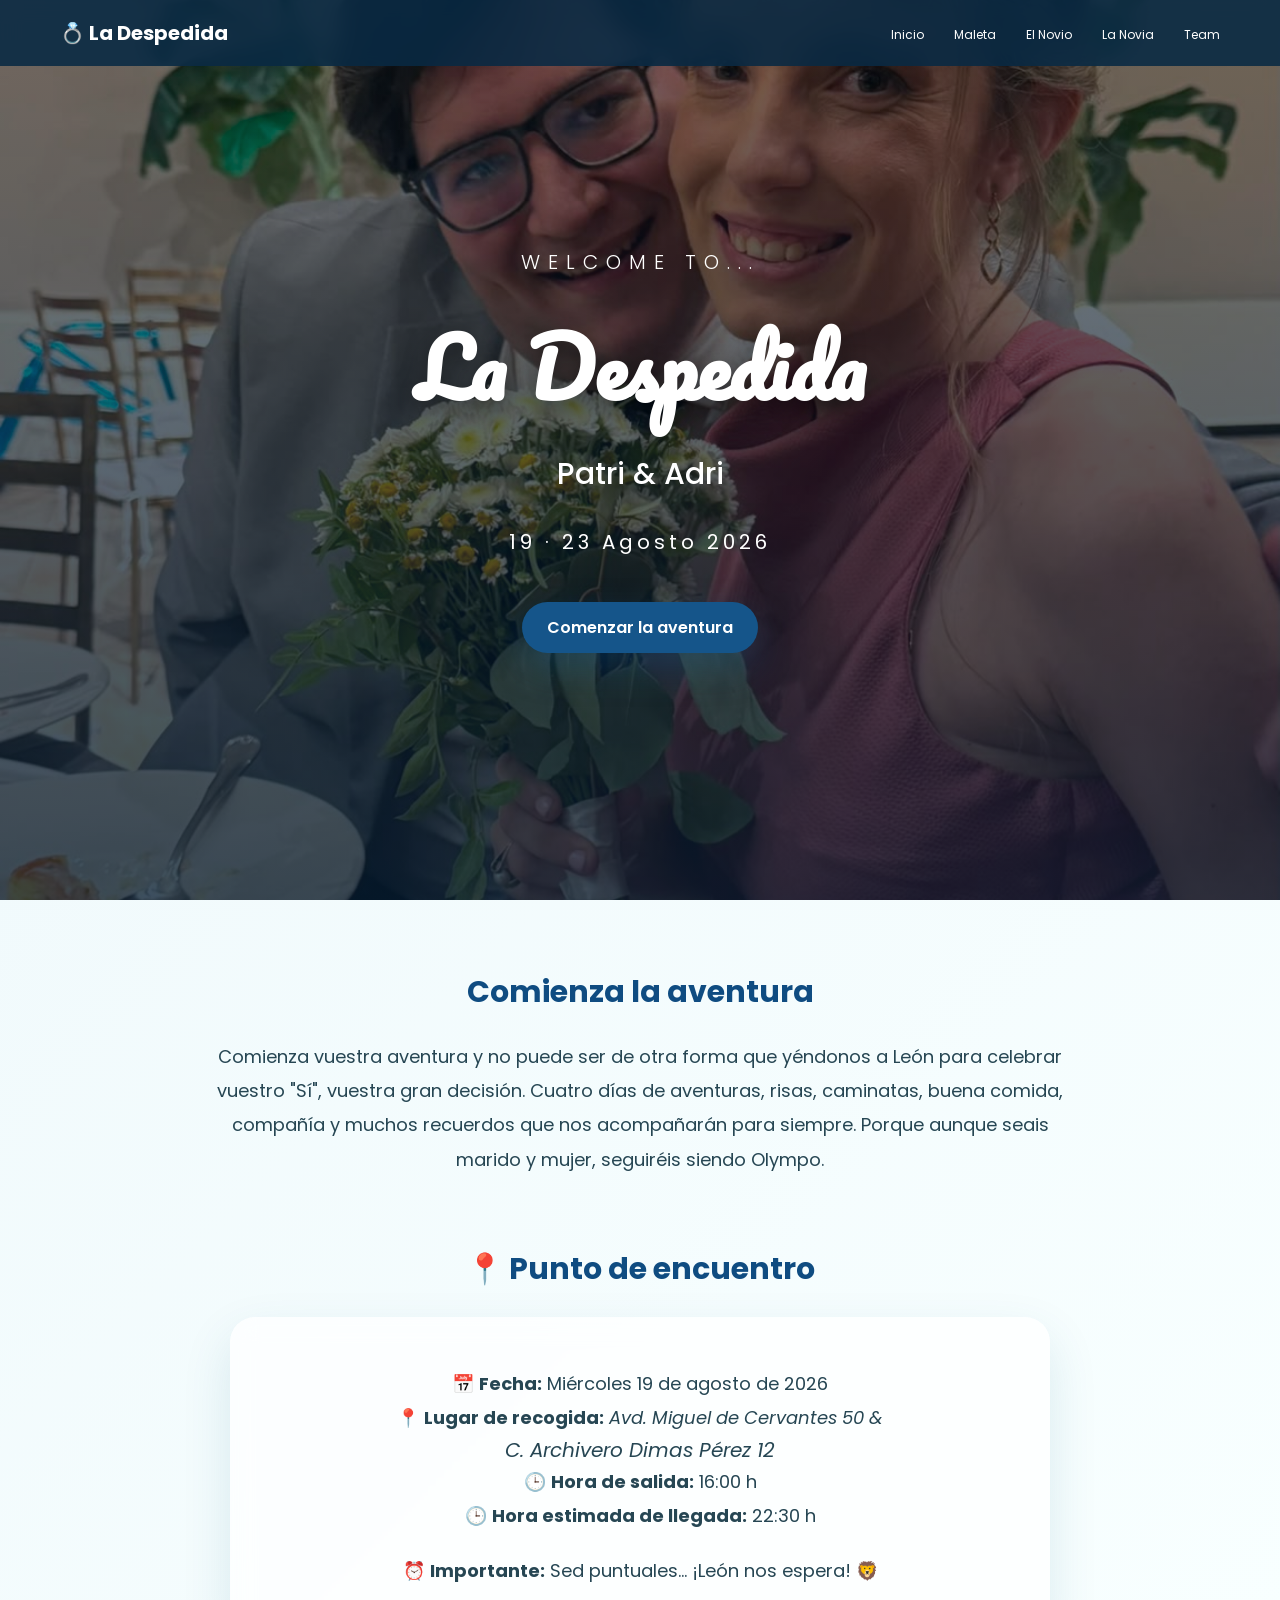
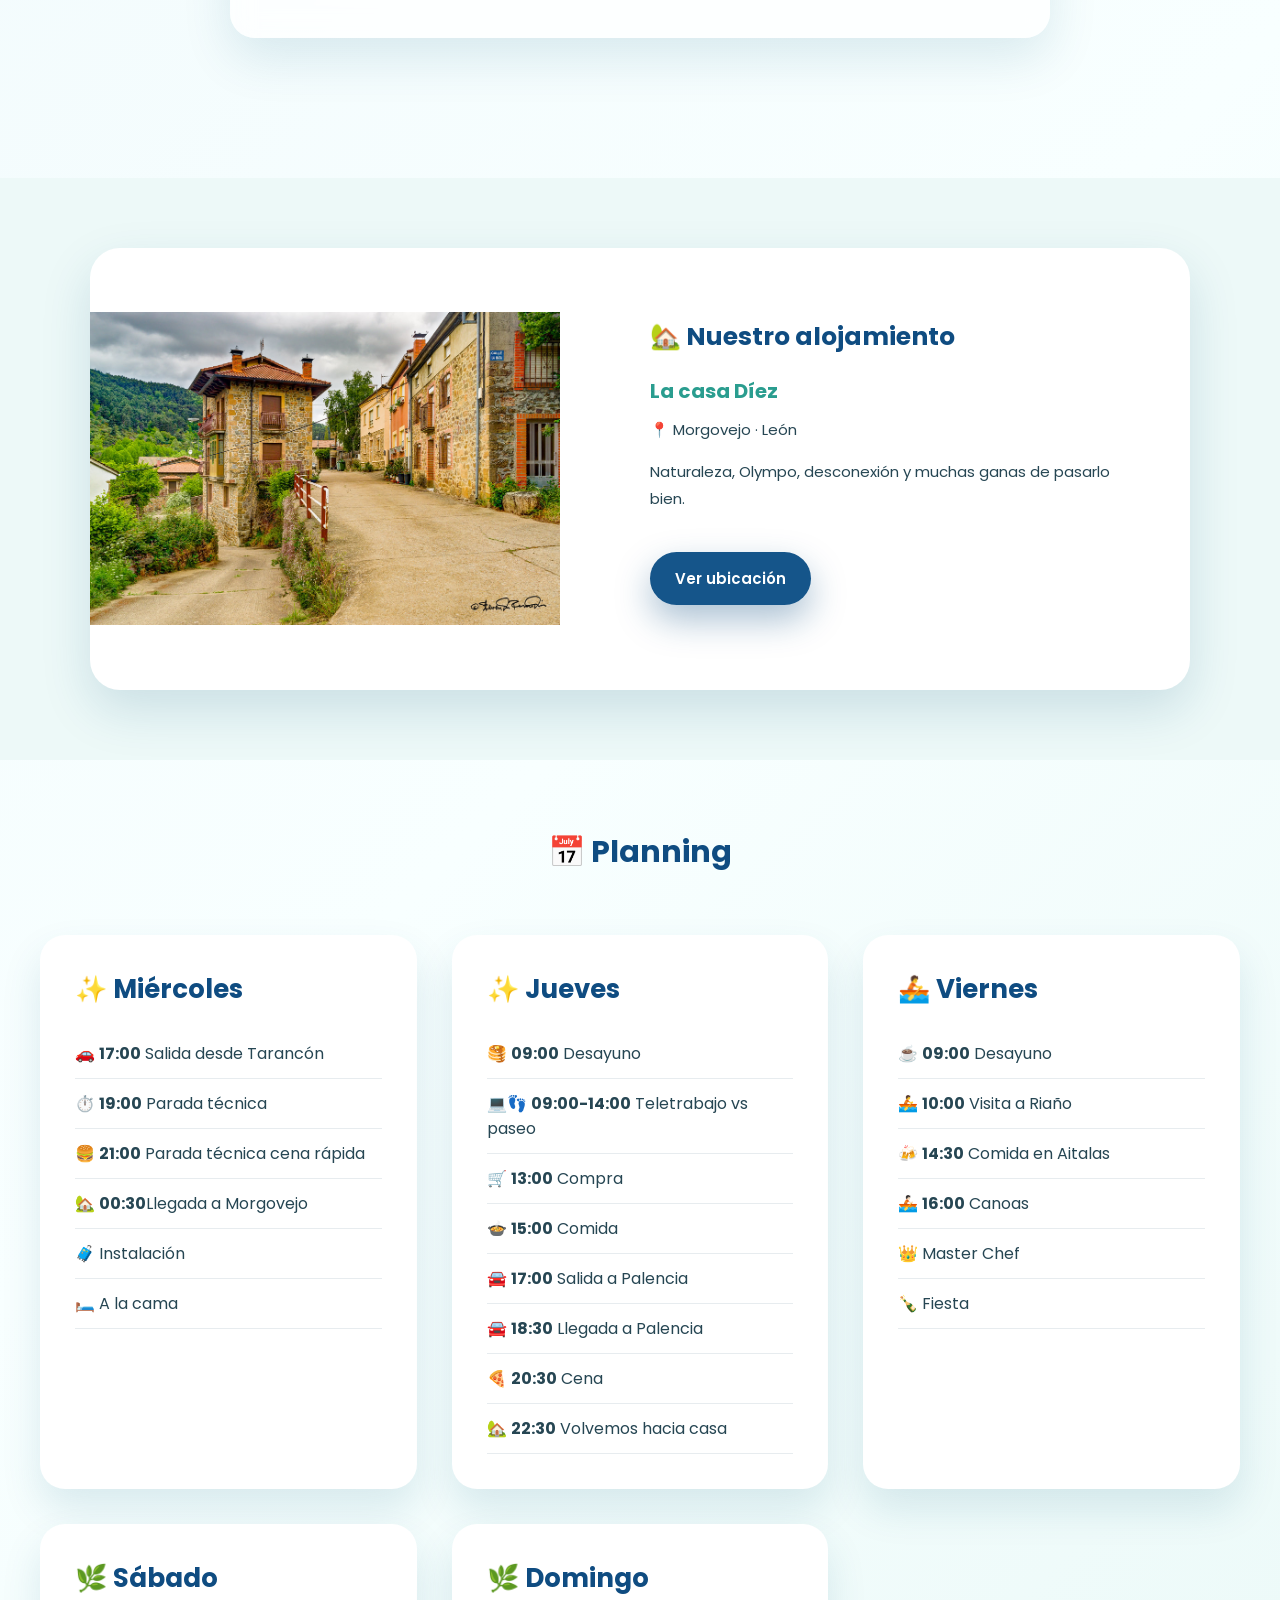
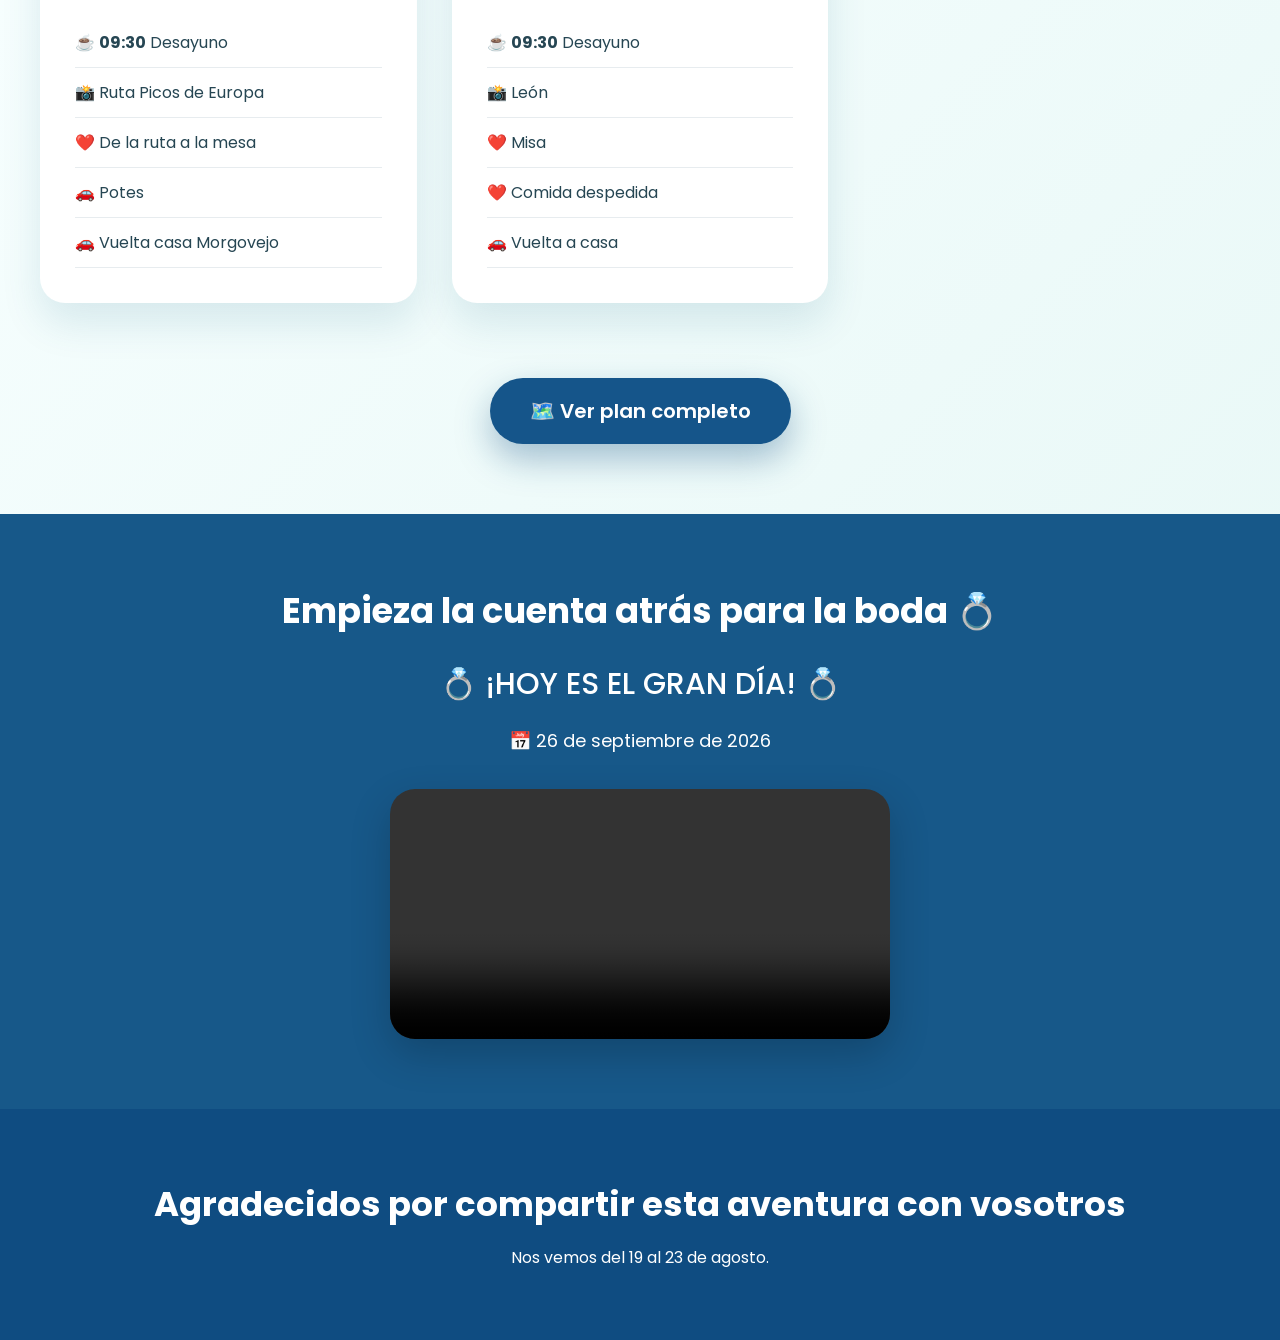
==== index.html @ 692d4d8c "Add files via upload" ====
<!DOCTYPE html>
<html lang="es">

<head>

    <meta charset="UTF-8">
    <meta name="viewport" content="width=device-width, initial-scale=1.0">

    <title>La Despedida | Patricia & Adrián</title>

    <link rel="preconnect" href="https://fonts.googleapis.com">

    <link rel="preconnect" href="https://fonts.gstatic.com" crossorigin>

    <link href="https://fonts.googleapis.com/css2?family=Pacifico&family=Poppins:wght@300;400;500;700&display=swap" rel="stylesheet">

    <link rel="stylesheet" href="style.css">

</head>

<body>

    <nav class="navbar">

    <div class="logo">
        💍 La Despedida
    </div>

    <ul>

        <li><a href="index.html">Inicio</a></li>

        <li><a href="maleta.html">Maleta</a></li>

        <li><a href="El Novio.html">El Novio</a></li>

        <li><a href="La Novia.html">La Novia</a></li>

        <li><a href="team.html">Team</a></li>

    </ul>

</nav>

<div id="confetti"></div>

<!-- ================= PORTADA ================= -->

<header class="hero">

    <img src="imagenes/patricia-portada.jpg.jpeg" class="hero-img" alt="Patricia">

    <div class="overlay"></div>

    <div class="hero-text">

        <h2> WELCOME TO... </h2>

        <h1>La Despedida</h1>

        <p>Patri & Adri</p>

        <span>19 · 23 Agosto 2026</span>

        <a href="#planning" class="boton">
            Comenzar la aventura
        </a>

    </div>

</header>

<!-- ================= PRESENTACIÓN ================= -->

<section class="intro">

<h2> Comienza la aventura </h2>

<p>

Comienza vuestra aventura y no puede ser de otra forma que yéndonos a León para celebrar vuestro "Sí", vuestra gran decisión.

Cuatro días de aventuras, risas, caminatas, buena comida, compañía

y muchos recuerdos que nos acompañarán para siempre. Porque aunque seais marido y mujer,

seguiréis siendo Olympo. 

</p>

<!-- ================= PUNTO DE ENCUENTRO ================= -->

<section class="encuentro">

    <h2>📍 Punto de encuentro</h2>

    <div class="card">

        <p>📅 <strong> Fecha:</strong> Miércoles 19 de agosto de 2026</p>

        <p>📍 <strong> Lugar de recogida:</strong> <em>Avd. Miguel de Cervantes 50 &</em></p><em>C. Archivero Dimas Pérez 12</em></p>

        <p>🕒 <strong> Hora de salida:</strong> 16:00 h</p>

        <p>🕒 <strong> Hora estimada de llegada:</strong> 22:30 h</p>

        <p style="margin-top:20px;">
            ⏰ <strong>Importante:</strong> Sed puntuales... ¡León nos espera! 🦁
        </p>

    </div>

</section>
</section>

<!-- ================= DESTINO ================= -->

<section class="destino">

 <div class="alojamiento">

        <div class="alojamiento-img">

            <img src="imagenes/morgovejo2.jpg" alt="La Casa Díez">

        </div>

        <div class="alojamiento-info">

            <h2>🏡 Nuestro alojamiento</h2>

            <h3>La casa Díez</h3>

            <p>📍 Morgovejo · León</p>

            <p>
                Naturaleza, Olympo, desconexión y muchas ganas de pasarlo bien.
            </p>

            <p style="margin-top:25px;">

                <a href="https://www.google.com/maps/@42.8469494,-4.9617802,3a,90y,56.13h,74.98t/data=!3m7!1e1!3m5!1sl_M9ERWwgo73ZzrBluMrWQ!2e0!6shttps:%2F%2Fstreetviewpixels-pa.googleapis.com%2Fv1%2Fthumbnail%3Fcb_client%3Dmaps_sv.tactile%26w%3D900%26h%3D600%26pitch%3D15.021899730401302%26panoid%3Dl_M9ERWwgo73ZzrBluMrWQ%26yaw%3D56.12624205658926!7i16384!8i8192?entry=ttu&g_ep=EgoyMDI2MDgwNC4wIKXMDSoASAFQAw%3D%3D"
                   target="_blank"
                   class="boton">

                    Ver ubicación

                </a>

            </p>

        </div>

    </div>

</section>


<!-- ================= PLANNING ================= -->

<section id="planning">

<h2 class="titulo">📅 Planning</h2>

<div class="cards">

<div class="dia">

<h3>✨ Miércoles</h3>

<ul>

<li>🚗 <strong>17:00</strong> Salida desde Tarancón</li>

<li>⏱️ <strong>19:00</strong> Parada técnica</li>

<li>🍔 <strong>21:00</strong> Parada técnica cena rápida</li>

<li>🏡 <strong>00:30</strong>Llegada a Morgovejo</li>

<li>🧳 Instalación</li>

<li>🛏️ A la cama</li>

</ul>

</div>

<div class="dia">

<h3>✨ Jueves</h3>

<ul>

<li>🥞 <strong>09:00</strong> Desayuno</li>

<li>💻👣 <strong>09:00-14:00</strong> Teletrabajo vs paseo</li>

<li>🛒 <strong>13:00</strong> Compra</li>

<li>🍲 <strong>15:00</strong> Comida</li>

<li>🚘 <strong>17:00</strong> Salida a Palencia</li>

<li>🚘 <strong>18:30</strong> Llegada a Palencia</li>

<li>🍕 <strong>20:30</strong> Cena</li>

<li>🏡 <strong>22:30</strong> Volvemos hacia casa</li>

</ul>

</div>

<div class="dia">

<h3>🚣 Viernes</h3>

<ul>

<li>☕ <strong>09:00</strong>  Desayuno</li>

<li>🚣 <strong>10:00</strong> Visita a Riaño</li>

<li>🍻 <strong>14:30</strong> Comida en Aitalas</li>

<li>🚣🏻 <strong>16:00</strong> Canoas</li>

<li>👑 Master Chef</li>

<li>🍾 Fiesta</li>

</ul>

</div>

<div class="dia">

<h3>🌿 Sábado</h3>

<ul>

<li>☕ <strong>09:30</strong> Desayuno</li>

<li>📸 Ruta Picos de Europa</li>

<li>❤️ De la ruta a la mesa</li>

<li>🚗 Potes</li>

<li>🚗 Vuelta casa Morgovejo</li>

</ul>

</div>

<div class="dia">

<h3>🌿 Domingo</h3>

<ul>

<li>☕ <strong>09:30</strong> Desayuno</li>

<li>📸 León</li>

<li>❤️ Misa</li>

<li>❤️ Comida despedida</li>

<li>🚗 Vuelta a casa</li>

</ul>

</div>

</div>

<div class="ver-plan">
    <a href="plan.html" class="boton">
        🗺️ Ver plan completo
    </a>
</div>

</section>

<!-- ================= CUENTA ATRÁS ================= -->

<section class="contador">

    <h2>
        Empieza la cuenta atrás para la boda 💍
    </h2>

    <div id="countdown">
        Calculando...
    </div>

    <p class="fecha-boda">
        📅 26 de septiembre de 2026
    </p>

    <div class="video-boda">

        <video controls autoplay muted loop playsinline>
            <source src="imagenes/lanzamientomatrimonio.mp4" type="video/mp4">
            Tu navegador no soporta vídeos.
        </video>

    </div>

</section>

<script>

function actualizarCuentaAtras() {

    // Fecha de la boda:
    // 26 de septiembre de 2026 a las 13:00
    const fechaBoda = new Date(2026, 8, 26, 13, 0, 0);

    const ahora = new Date();

    const diferencia = fechaBoda.getTime() - ahora.getTime();

    const contador = document.getElementById("countdown");

    if (diferencia <= 0) {

        contador.innerHTML =
            "💍 ¡HOY ES EL GRAN DÍA! 💍";

        return;
    }

    const dias = Math.floor(
        diferencia / (1000 * 60 * 60 * 24)
    );

    const horas = Math.floor(
        (diferencia / (1000 * 60 * 60)) % 24
    );

    const minutos = Math.floor(
        (diferencia / (1000 * 60)) % 60
    );

    const segundos = Math.floor(
        (diferencia / 1000) % 60
    );

    contador.innerHTML =
        "Faltan " +
        "<strong>" + dias + "</strong> días · " +
        "<strong>" + horas + "</strong> h · " +
        "<strong>" + minutos + "</strong> min · " +
        "<strong>" + segundos + "</strong> s";
}

actualizarCuentaAtras();

setInterval(actualizarCuentaAtras, 1000);

</script>

</section>

<!-- ================= FOTO DIVERTIDA ================= -->

<footer>

<h2>

Agradecidos por compartir esta aventura con vosotros

</h2>

<p>

Nos vemos del 19 al 23 de agosto.

</p>

</footer>

<script src="script.js"></script>

</body>

</html>
---- style.css ----
/* ==========================================================
   DESPEDIDA DE PATRICIA
   STYLE.CSS
========================================================== */

*{
    margin:0;
    padding:0;
    box-sizing:border-box;
    scroll-behavior:smooth;
}

body{

    font-family:'Poppins',sans-serif;

    background:linear-gradient(
        135deg,
        #eef8fb 0%,
        #f8ffff 50%,
        #e4f6f4 100%
    );

    color:#264653;

    overflow-x:hidden;

}

/* ==========================
   CONFETI
========================== */

#confetti{

    position:fixed;
    inset:0;
    pointer-events:none;
    z-index:999;

}

/* ==========================
   PORTADA
========================== */

.hero{

    position:relative;
    height:100vh;
    overflow:hidden;

}

.hero-img{

    width:100%;
    height:100%;
    object-fit:cover;
    filter:brightness(.55);

    animation:zoomHero 18s ease-in-out infinite alternate;

}

@keyframes zoomHero{

    from{
        transform:scale(1);
    }

    to{
        transform:scale(1.12);
    }

}

.overlay{

    position:absolute;
    inset:0;

    background:linear-gradient(

        rgba(8,38,66,.15),

        rgba(8,38,66,.60)

    );

}

.hero-text{

    position:absolute;

    top:50%;
    left:50%;

    transform:translate(-50%,-50%);

    text-align:center;

    color:white;

    width:90%;

}

.hero-text h2{

    font-size:20px;

    letter-spacing:8px;

    font-weight:300;

    margin-bottom:20px;

}

.hero-text h1{

    font-family:'Pacifico',cursive;

    font-size:80px;

    text-shadow:0 8px 25px rgba(0,0,0,.45);

}

.hero-text p{

    margin-top:15px;

    font-size:30px;

    font-weight:500;

}

.hero-text span{

    display:block;

    margin:30px 0;

    font-size:20px;

    letter-spacing:4px;

}

/* ==========================
   BOTÓN
========================== */

.boton{

    display:inline-block;

    margin-top:20px;

    padding:18px 45px;

    background:#0F4C81;

    color:white;

    border-radius:50px;

    text-decoration:none;

    font-weight:600;

    transition:.35s;

    box-shadow:0 15px 35px rgba(15,76,129,.35);

}

.boton:hover{

    background:#155d99;

    transform:translateY(-5px);

}

/* ==========================
   SECCIONES
========================== */

section{

    padding:70px 20px;

}

.intro{

    max-width:900px;

    margin:auto;

    text-align:center;

}

.intro h2{

    font-size:30px;

    color:#0F4C81;

    margin-bottom:25px;

}

.intro p{

    font-size:18px;

    line-height:1.9;

}

/* ==========================
   TARJETA DESTINO
========================== */

.destino{

    background:#edf9f8;

}

.card{

    max-width:700px;

    font-size: 20px;

    margin:auto;

    padding:30px;

    border-radius:25px;

    background:rgba(255,255,255,.75);

    backdrop-filter:blur(12px);

    box-shadow:0 20px 50px rgba(0,90,120,.12);

}

.card h2{

    color:#0F4C81;

    margin-bottom:15px;

}

.card h3{

    margin-bottom:15px;

}

/* ==========================
   PLANNING
========================== */

.titulo{

    text-align:center;

    color:#0F4C81;

    font-size:30px;

    margin-bottom:60px;

}

.cards{

    display:grid;

    grid-template-columns:repeat(auto-fit,minmax(300px,1fr));

    gap:35px;

    max-width:1200px;

    margin:auto;

}

.dia{

    background:white;

    padding:35px;

    border-radius:25px;

    transition:.4s;

    box-shadow:0 20px 40px rgba(0,90,120,.12);

}

.dia:hover{

    transform:translateY(-10px);

}

.dia h3{

    color:#0F4C81;

    margin-bottom:20px;

    font-size:26px;

}

.dia ul{

    list-style:none;

}

.dia li{

    padding:12px 0;

    border-bottom:1px solid #e7ecef;

}

/* Tarjeta especial */

.especial{

    background:linear-gradient(

        180deg,

        #d8fbff 0%,

        #ffffff 100%

    );

    border:4px solid #2EC4B6;

    position:relative;

}

.especial::before{

    content:"🌊";

    position:absolute;

    top:15px;

    right:20px;

    font-size:30px;

}

/* ==========================
   CONTADOR
========================== */

.contador{

    background:linear-gradient(

        135deg,

        #0F4C81,

        #1B6CA8

    );

    color:white;

    text-align:center;

}

.contador h2{

    font-size:40px;

}

#countdown{

    margin-top:30px;

    font-size:35px;

    font-weight:bold;

}
/* ==========================
   VÍDEO DE LA BODA
========================== */

.video-boda {
    width: 100%;
    max-width: 550px;
    margin: 35px auto 0;
}

.video-boda video {
    display: block;
    width: 100%;
    max-height: 500px;
    object-fit: contain;
    border-radius: 25px;
    box-shadow: 0 15px 40px rgba(0, 0, 0, .20);
}

/* ==========================
   CUENTA ATRÁS
========================== */

.contador {
    background: #175889;
    color: white;
    text-align: center;
    padding: 70px 20px;
}

.contador h2 {
    font-size: 35px;
    margin-bottom: 25px;
}

#countdown {
    font-size: 30px;
    font-weight: 500;
    margin: 20px 0;
}

#countdown strong {
    font-weight: 700;
}

.fecha-boda {
    font-size: 18px;
    margin-bottom: 30px;
}


/* ==========================
   VÍDEO
========================== */

.video-boda {
    width: 100%;
    max-width: 500px;
    margin: 35px auto 0;
}

.video-boda video {
    display: block;
    width: 100%;
    max-height: 450px;
    object-fit: contain;
    border-radius: 25px;
    box-shadow: 0 15px 40px rgba(0,0,0,.20);
}


/* ==========================
   MÓVIL
========================== */

@media (max-width: 768px) {

    .contador {
        padding: 50px 15px;
    }

    .contador h2 {
        font-size: 26px;
    }

    #countdown {
        font-size: 28px;
        line-height: 1.6;
    }

    .fecha-boda {
        font-size: 17px;
    }

    .video-boda {
        width: 75%;
        max-width: 320px;
    }

    .video-boda video {
        max-height: 350px;
        border-radius: 18px;
    }
}
/* ==========================
   MÓVIL
========================== */

@media (max-width: 768px) {

    .video-boda {
        width: 75%;
        max-width: 320px;
        margin-top: 30px;
    }

    .video-boda video {
        width: 100%;
        max-height: 350px;
        border-radius: 18px;
    }

    .cuenta-boda {
        margin-top: 35px;
    }

    .cuenta-boda h3 {
        font-size: 22px;
    }

    #countdown {
        font-size: 34px;
    }

    .cuenta-boda p {
        font-size: 17px;
    }
}
/* ==========================
   FOTO FINAL
========================== */

.final{

    background:#f3fcfc;

    text-align:center;

}

.final h2{

    color:#0F4C81;

    font-size:35px;

}

.final h3{

    margin:25px 0;

    font-size:30px;

    color:#2A9D8F;

}

.final img{

    width:90%;

    max-width:400px;

    border-radius:25px;

    box-shadow:0 20px 45px rgba(0,0,0,.18);

    transition:.4s;

}

.final img:hover{

    transform:scale(1.04) rotate(-1deg);

}

.final p{

    margin-top:30px;

    font-size:26px;

}

/* ==========================
   FOOTER
========================== */

footer{

    background:#0F4C81;

    color:white;

    text-align:center;

    padding:70px 20px;

}

footer h2{

    margin-bottom:15px;

    font-size:34px;

}

/* ==========================
   SCROLLBAR
========================== */

::-webkit-scrollbar{

    width:10px;

}

::-webkit-scrollbar-thumb{

    background:#2EC4B6;

    border-radius:20px;

}

::-webkit-scrollbar-track{

    background:#eaf5f6;

}

/* ==========================
   RESPONSIVE
========================== */

@media(max-width:768px){

.hero-text h1{

    font-size:55px;

}

.hero-text h2{

    font-size:18px;

    letter-spacing:4px;

}

.hero-text p{

    font-size:26px;

}

.hero-text span{

    font-size:17px;

}

.boton{

    padding:15px 30px;

}

.titulo{

    font-size:36px;

}

.intro h2{

    font-size:34px;

}

.intro p{

    font-size:18px;

}

.card{

    padding:30px;

}

#countdown{

    font-size:30px;

}

.final h2{

    font-size:30px;
}

.final h3{

    font-size:24px;

}

.final p{

    font-size:20px;

}}
/* ==========================
   ALOJAMIENTO
========================== */

.alojamiento{

    max-width:1100px;

    margin:auto;

    display:flex;

    align-items:center;

    gap:20px;

    background:white;

    border-radius:30px;

    overflow:hidden;

    box-shadow:0 20px 50px rgba(0,80,120,.15);

}

.alojamiento-img{

    flex:1;

    min-height:300px;

}

.alojamiento-img img{

    width:100%;

    height:100%;

    object-fit:cover;

    display:block;

    transition:.5s;

}

.alojamiento-img img:hover{

    transform:scale(1.05);

}

.alojamiento-info{

    flex:1;

    padding:70px;

}

.alojamiento-info h2{

    color:#0F4C81;

    font-size:25px;

    margin-bottom:20px;

}

.alojamiento-info h3{

    font-size:20px;

    margin-bottom:10px;

    color:#2A9D8F;

}

.alojamiento-info p{

    font-size:15px;

    line-height:1.8;

    margin-bottom:15px;

}

/* Responsive */

@media(max-width:900px){

.alojamiento{

    flex-direction:column;

}

.alojamiento-img{

    width:100%;

    min-height:280px;

}

.alojamiento-info{

    padding:35px;

}

}
/* ==========================
   PUNTO DE ENCUENTRO
========================== */

.encuentro .card{

    max-width:850px;
    margin:auto;
    padding:50px 60px;

}

.info-encuentro{

    max-width:600px;
    margin:auto;
    text-align:left;

}

.info-encuentro h3{

    text-align:left;
    margin-bottom:35px;
    color:#0F4C81;
    font-size:38px;

}

.info-encuentro p{

    font-size:28px;
    margin:22px 0;
    line-height:1.6;
    text-align: left;

}

.importante{

    margin-top:45px !important;
    padding-top:25px;
    border-top:2px dashed #8ac6d1;

}

/* ==========================
   NAVBAR
========================== */

.navbar{

    position:fixed;

    top:0;

    left:0;

    width:100%;

    display:flex;

    justify-content:space-between;

    align-items:center;

    padding:18px 60px;

    background:rgba(8,42,68,.88);

    backdrop-filter:blur(10px);

    z-index:9999;

}

.logo{

    color:white;

    font-size:20px;

    font-weight:bold;

}

.navbar ul{

    display:flex;

    list-style:none;

    gap:30px;

}

.navbar a{

    color:white;

    text-decoration:none;

    font-size:12px;

    transition:.3s;

}

.navbar a:hover{

    color:#67d5d1;

}

.team{
    padding:170px 110px 80px;

    text-align:center;
}
.team-grid{

    display:grid;

    grid-template-columns:repeat(auto-fit,minmax(320px,1fr));

    gap:45px;

    max-width:1200px;

    margin:auto;
    margin-top: 100px;

}

.persona{

    background:white;

    border-radius:25px;

    overflow:hidden;

    box-shadow:0 20px 45px rgba(0,0,0,.15);

    transition:.4s;

    animation:flotar 4s ease-in-out infinite;

}

.persona:nth-child(2){

    animation-delay:.5s;

}

.persona:nth-child(3){

    animation-delay:1s;

}

.persona:nth-child(4){

    animation-delay:1.5s;

}

.persona:nth-child(5){

    animation-delay:2s;

}

.persona:nth-child(6){

    animation-delay:2.5s;

}

.persona:hover{

    transform:scale(1.08) rotate(0deg);

}

.persona img{

    width:100%;

    aspect-ratio:1;

    object-fit:cover;

}

.persona h2{

    padding:22px;

    text-align:center;

    color:#0F4C81;

}

.persona:nth-child(odd){

    transform:rotate(-3deg);

}

.persona:nth-child(even){

    transform:rotate(3deg);

}

@keyframes flotar{

    0%{

        transform:translateY(0px);

    }

    50%{

        transform:translateY(-12px);

    }

    100%{

        transform:translateY(0px);

    }

}

/* ==========================
   MALETA
========================== */

.maleta{

    max-width:900px;

    margin:150px auto 80px;

    padding:50px;

    background:white;

    border-radius:30px;

    box-shadow:0 15px 40px rgba(0,0,0,.12);

}

.maleta h1{

    text-align:center;

    color:#0F4C81;

    font-size:40px;

    margin-bottom:20px;

}

.maleta p{

    text-align:center;

    font-size:18px;

    margin-bottom:45px;

}

.checklist{

    display:grid;

    grid-template-columns:repeat(auto-fit,minmax(320px,1fr));

    gap:18px;

}

.checklist label{

    background:#eef8fb;

    border-radius:18px;

    padding:18px 20px;

    font-size:14px;

    display:flex;

    align-items:center;

    gap:12px;

    transition:.3s;

    cursor:pointer;

}

.checklist label:hover{

    transform:translateX(8px);

    background:#d9f2f2;

}

.checklist input{

    transform:scale(1.4);

}
.persona video{

    width:100%;

    height:320px;

    object-fit:cover;

    display:block;

    transition:.4s;

}

/*==============================
  AVISO IMPORTANTE
==============================*/

.aviso{

    max-width:900px;

    margin:40px auto;

    background:#dff7ff;

    border-left:8px solid #0077b6;

    padding:20px;

    border-radius:20px;

    box-shadow:0 12px 30px rgba(0,0,0,.08);

}

.aviso h2{

    color:#0b4f6c;

    margin-bottom:20px;

    font-size:15px;

}

.aviso p{

    font-size:14px;

    line-height:1.7;

    color:#234;

}

.destacado{

    margin-top:20px;

    font-weight:bold;

    color:#005f73;

    font-size:14px;

}


/*==============================
  VIDEO
==============================*/

.video-maleta{

    max-width:300px;

    margin:40px auto;

    text-align:center;

}

.video-maleta h2{

    color:#0b4f6c;

    margin-bottom:25px;

    font-size:14px;

}

.video-maleta video{

    width:100%;

    border-radius:25px;

    box-shadow:0 15px 40px rgba(0,0,0,.2);

}
/*==============================
  GALERÍA FOTOS Y VÍDEOS
==============================*/

.galeria{

    max-width:1100px;

    margin:60px auto;

    display:grid;

    grid-template-columns:repeat(auto-fit,minmax(320px,1fr));

    gap:30px;

}

.media{

    border-radius:25px;

    overflow:hidden;

    box-shadow:0 15px 35px rgba(0,0,0,.15);

    transition:.35s;

    background:white;

}

.media:hover{

    transform:translateY(-8px);

}

.media img,
.media video{

    width:100%;

    height:420px;

    object-fit:cover;

    display:block;

}

/* ==========================
   TARJETAS TEAM
========================== */

.persona{

    height:430px;

    perspective:1000px;

    cursor:pointer;

}


.persona-inner{

    position:relative;

    width:100%;

    height:100%;

    transition:transform .8s;

    transform-style:preserve-3d;

}


/* Cuando se hace clic */

.persona.volteada .persona-inner{

    transform:rotateY(180deg);

}


.persona-front,
.persona-back{

    position:absolute;

    width:100%;

    height:100%;

    backface-visibility:hidden;

    -webkit-backface-visibility:hidden;

    border-radius:25px;

    overflow:hidden;

    box-shadow:0 15px 40px rgba(0,0,0,.15);

}
.ver-plan{
    text-align:center;
    margin-top:60px;
}

.ver-plan .boton{
    font-size:20px;
    padding:18px 40px;
}
.plan-page{

    max-width:1000px;

    margin:140px auto;

    padding:20px;

}

.plan-page h1{

    text-align:center;

    font-size:60px;

    color:#0F4C81;

    margin-bottom:50px;

}

.plan-card{

    background:white;

    border-radius:30px;

    padding:40px;

    margin-bottom:50px;

    box-shadow:0 15px 40px rgba(0,0,0,.12);

}

.plan-card img{

    width:100%;

    max-height:450px;

    object-fit:cover;

    border-radius:20px;

    margin:20px 0;

}

.plan-card h2{

    color:#0F4C81;

    margin-bottom:20px;

}

.plan-card h3{

    margin-top:20px;

}
/* =========================================================
   PLANNING DETALLADO
========================================================= */

.planning-header{

    text-align:center;
    padding:70px 20px 50px;

    background:#eefaff;
}

.planning-header h1{

    color:#15558a;
    font-size:48px;
    margin-bottom:15px;
}

.planning-header p{

    font-size:20px;
    color:#31576b;
}


/* =========================================================
   DÍAS
========================================================= */

.dia-detallado{

    padding:65px 8%;
}


/* Fondo blanco */

.dia-blanco{

    background:#ffffff;
}


/* Fondo azul claro */

.dia-azul{

    background:#eef9fc;
}


/* =========================================================
   TÍTULO DEL DÍA
========================================================= */

.dia-titulo{

    max-width:1050px;
    margin:0 auto 40px;

    display:flex;
    align-items:center;
    gap:15px;
}

.dia-titulo span{

    font-size:38px;
}

.dia-titulo h2{

    margin:0;

    color:#15558a;

    font-size:38px;

    font-weight:700;
}


/* =========================================================
   PLAN
========================================================= */

.plan{

    max-width:1050px;

    margin:0 auto 55px;

    display:flex;

    align-items:center;

    gap:55px;
}


/* Imagen derecha */

.bloque-derecha{

    flex-direction:row;
}


/* Imagen izquierda */

.bloque-izquierda{

    flex-direction:row;
}


/* =========================================================
   TEXTO
========================================================= */

.plan-texto{

    flex:1;
}

.plan-texto h3{

    font-size:28px;

    color:#087f8c;

    margin:10px 0 15px;
}

.plan-texto p{

    font-size:17px;

    line-height:1.7;

    color:#294b5d;

    margin-bottom:12px;
}

.plan-texto ul{

    padding-left:20px;

    margin-top:15px;
}

.plan-texto li{

    font-size:17px;

    margin:8px 0;

    color:#294b5d;
}


/* =========================================================
   ETIQUETA
========================================================= */

.etiqueta{

    display:inline-block;

    padding:7px 15px;

    border-radius:30px;

    background:#d9f2f5;

    color:#087f8c;

    font-size:14px;

    font-weight:600;
}


/* =========================================================
   IMÁGENES
========================================================= */

.plan-imagen{

    flex:0 0 370px;
}

.plan-imagen img{

    width:100%;

    height:230px;

    object-fit:cover;

    border-radius:25px;

    display:block;

    box-shadow:0 12px 30px rgba(0,0,0,.15);

    transition:.4s;
}

.plan-imagen img:hover{

    transform:scale(1.03);
}


/* =========================================================
   BOTONES
========================================================= */

.boton{

    display:inline-block;

    margin-top:15px;

    padding:13px 25px;

    border-radius:40px;

    background:#15558a;

    color:white;

    text-decoration:none;

    font-weight:600;

    transition:.3s;
}

.boton:hover{

    background:#087f8c;

    transform:translateY(-3px);
}


/* =========================================================
   PLAN ALTERNATIVO
========================================================= */

.alternativa{

    max-width:1050px;

    margin:70px auto 0;

    padding:35px;

    background:#ffffff;

    border:2px dashed #4aaeba;

    border-radius:25px;
}

.alternativa > h3{

    color:#15558a;

    font-size:27px;

    margin-bottom:10px;
}

.alternativa > p{

    color:#31576b;

    margin-bottom:30px;
}


/* =========================================================
   CARRUSEL
========================================================= */

.carrusel{

    position:relative;

    width:100%;

    height:230px;

    overflow:hidden;

    border-radius:25px;
}

.carrusel .slide{

    position:absolute;

    inset:0;

    width:100%;

    height:100%;

    object-fit:cover;

    opacity:0;

    transition:opacity 1s ease;
}

.carrusel .slide.activo{

    opacity:1;
}


/* =========================================================
   FINAL
========================================================= */

.planning-final{

    text-align:center;

    padding:80px 20px;

    background:#dff5f8;
}

.planning-final h2{

    color:#15558a;

    font-size:35px;

    margin-bottom:20px;
}

.planning-final p{

    font-size:20px;

    color:#31576b;

    margin:10px;
}


/* =========================================================
   RESPONSIVE
========================================================= */

@media(max-width:800px){

    .planning-header h1{

        font-size:36px;
    }

    .dia-detallado{

        padding:50px 20px;
    }

    .dia-titulo h2{

        font-size:30px;
    }

    .plan{

        flex-direction:column;

        gap:25px;

        align-items:stretch;

        margin-bottom:50px;
    }

    /*
       En móvil siempre ponemos primero
       la imagen y después el texto.
    */

    .plan-imagen{

        flex:initial;

        width:100%;
    }

    .plan-texto{

        width:100%;
    }

    .plan-imagen img,
    .carrusel{

        height:220px;
    }

    .plan-texto h3{

        font-size:25px;
    }

    .plan-texto p,
    .plan-texto li{

        font-size:16px;
    }

    .alternativa{

        padding:25px 18px;
    }

}

/* ==========================
   SLIDESHOW
========================== */

.slideshow {
    position: relative;
    width: 100%;
    height: 320px;
    overflow: hidden;
    border-radius: 25px;
    box-shadow: 0 15px 35px rgba(0,0,0,.15);
}

.slideshow img {
    position: absolute;
    inset: 0;
    width: 100%;
    height: 100%;
    object-fit: cover;

    opacity: 0;
    animation: cambiarImagen 12s infinite;
}

/* Primera imagen */
.slideshow img:nth-child(1) {
    animation-delay: 0s;
}

/* Segunda imagen */
.slideshow img:nth-child(2) {
    animation-delay: 4s;
}

/* Tercera imagen */
.slideshow img:nth-child(3) {
    animation-delay: 8s;
}

@keyframes cambiarImagen {

    0% {
        opacity: 0;
    }

    8% {
        opacity: 1;
    }

    30% {
        opacity: 1;
    }

    38% {
        opacity: 0;
    }

    100% {
        opacity: 0;
    }
}
/* =====================================================
   PÁGINAS NOVIO / NOVIA
===================================================== */

.persona-hero {

    min-height: 55vh;

    display: flex;
    align-items: center;
    justify-content: center;

    text-align: center;

    background:
        linear-gradient(
            135deg,
            #dff7fa,
            #eef9ff,
            #cdebf5
        );

    padding: 100px 20px 70px;

    position: relative;
    overflow: hidden;
}

.persona-hero::before {

    content: "";

    position: absolute;

    width: 500px;
    height: 500px;

    background: rgba(77,184,255,.15);

    border-radius: 50%;

    top: -250px;
    left: -150px;
}

.persona-hero::after {

    content: "";

    position: absolute;

    width: 400px;
    height: 400px;

    background: rgba(0,150,160,.12);

    border-radius: 50%;

    bottom: -250px;
    right: -150px;
}

.persona-hero-text {

    position: relative;
    z-index: 2;

    max-width: 850px;
}

.persona-emoji {

    font-size: 70px;

    display: block;

    margin-bottom: 15px;
}

.persona-hero h1 {

    font-size: 75px;

    color: #14568b;

    margin: 0 0 15px;

    font-weight: 700;
}

.persona-hero p {

    font-size: 24px;

    color: #294d60;

}

.persona-hero h2 {

    font-family: 'Pacifico', cursive;

    font-size: 45px;

    color: #008c9e;

    margin: 15px 0;
}

.persona-subtitulo {

    margin-top: 10px;

    font-size: 20px !important;
}


/* =====================================================
   PRESENTACIÓN
===================================================== */

.persona-presentacion {

    padding: 80px 20px;

    background: white;
}

.persona-contenido {

    max-width: 1100px;

    margin: auto;

    display: grid;

    grid-template-columns: 1fr 1fr;

    gap: 60px;

    align-items: center;
}

.persona-texto {

    color: #24495d;
}

.etiqueta {

    display: inline-block;

    background: #dff6f8;

    color: #087c8b;

    padding: 8px 16px;

    border-radius: 30px;

    font-size: 13px;

    font-weight: 700;

    letter-spacing: 1px;

    margin-bottom: 20px;
}

.persona-texto h2 {

    font-size: 48px;

    color: #14568b;

    margin-bottom: 20px;
}

.persona-texto p {

    font-size: 18px;

    line-height: 1.8;

}

.persona-texto blockquote {

    margin: 25px 0;

    padding: 20px 25px;

    border-left: 5px solid #00a6a6;

    background: #eefafa;

    border-radius: 10px;

    font-size: 22px;

    font-style: italic;

    color: #087c8b;
}


/* =====================================================
   IMÁGENES
===================================================== */

.persona-media {

    display: flex;

    justify-content: center;
}

.persona-media img {

    width: 100%;

    max-width: 430px;

    height: 430px;

    object-fit: cover;

    border-radius: 35px;

    box-shadow: 0 20px 50px rgba(0,0,0,.18);

    transition: .4s;
}

.persona-media img:hover {

    transform: scale(1.03) rotate(1deg);
}


/* =====================================================
   CARACTERÍSTICAS
===================================================== */

.caracteristicas {

    padding: 80px 20px;

    text-align: center;

    background: #eaf8fb;
}

.caracteristicas > h2 {

    color: #14568b;

    font-size: 42px;

    margin-bottom: 15px;
}

.seccion-intro {

    max-width: 700px;

    margin: 0 auto 50px;

    color: #496675;

    font-size: 18px;
}

.caracteristicas-grid {

    max-width: 1100px;

    margin: auto;

    display: grid;

    grid-template-columns: repeat(4, 1fr);

    gap: 25px;
}

.caracteristica {

    background: white;

    padding: 35px 25px;

    border-radius: 25px;

    box-shadow: 0 10px 30px rgba(0,0,0,.08);

    transition: .35s;
}

.caracteristica:hover {

    transform: translateY(-8px);

    box-shadow: 0 20px 40px rgba(0,0,0,.12);
}

.caracteristica span {

    font-size: 45px;

    display: block;

    margin-bottom: 15px;
}

.caracteristica h3 {

    color: #14568b;

    margin-bottom: 12px;

    font-size: 21px;
}

.caracteristica p {

    color: #526b77;

    line-height: 1.6;

    font-size: 15px;
}


/* =====================================================
   VÍDEO
===================================================== */

.persona-video {

    padding: 80px 20px;

    background: white;
}

.video-contenido {

    max-width: 1100px;

    margin: auto;

    display: grid;

    grid-template-columns: 1fr 1fr;

    gap: 60px;

    align-items: center;
}

.video-texto h2 {

    color: #14568b;

    font-size: 40px;

    margin-bottom: 20px;
}

.video-texto p {

    color: #526b77;

    font-size: 18px;

    line-height: 1.7;
}

.video-marco video {

    width: 100%;

    max-height: 500px;

    object-fit: cover;

    border-radius: 30px;

    box-shadow: 0 20px 45px rgba(0,0,0,.18);
}


/* =====================================================
   GALERÍA
===================================================== */

.persona-galeria {

    padding: 80px 20px;

    background: #eaf8fb;

    text-align: center;
}

.persona-galeria h2 {

    color: #14568b;

    font-size: 40px;

    margin-bottom: 15px;
}

.persona-galeria > p {

    color: #526b77;

    margin-bottom: 45px;
}

.galeria-persona {

    max-width: 1100px;

    margin: auto;

    display: grid;

    grid-template-columns: repeat(3, 1fr);

    gap: 25px;
}

.media-persona {

    background: white;

    padding: 10px;

    border-radius: 25px;

    box-shadow: 0 15px 35px rgba(0,0,0,.12);

    overflow: hidden;
}

.media-persona img,
.media-persona video {

    width: 100%;

    height: 330px;

    object-fit: cover;

    display: block;

    border-radius: 18px;
}


/* =====================================================
   FINAL
===================================================== */

.persona-final {

    padding: 100px 20px;

    text-align: center;

    background:
        linear-gradient(
            135deg,
            #14568b,
            #087c8b
        );

    color: white;
}

.persona-final span {

    font-size: 60px;
}

.persona-final h2 {

    font-size: 42px;

    margin: 20px 0;
}

.persona-final p {

    max-width: 700px;

    margin: 15px auto;

    font-size: 19px;

    line-height: 1.7;
}

.persona-final strong {

    font-size: 25px;
}


/* =====================================================
   NOVIA
===================================================== */

.novia-hero {

    background:
        linear-gradient(
            135deg,
            #e5f8f8,
            #f1fbff,
            #d6f0f5
        );
}


/* =====================================================
   MÓVIL
===================================================== */

@media (max-width: 850px) {

    .navbar ul {

        gap: 12px;
    }

    .navbar a {

        font-size: 13px;
    }

    .persona-hero {

        min-height: 50vh;

        padding-top: 120px;
    }

    .persona-hero h1 {

        font-size: 52px;
    }

    .persona-hero h2 {

        font-size: 35px;
    }

    .persona-emoji {

        font-size: 55px;
    }

    .persona-contenido,
    .video-contenido {

        grid-template-columns: 1fr;

        gap: 35px;
    }

    .persona-texto {

        text-align: center;
    }

    .persona-media img {

        height: 350px;
    }

    .caracteristicas-grid {

        grid-template-columns: repeat(2, 1fr);
    }

    .galeria-persona {

        grid-template-columns: 1fr;
    }

}


@media (max-width: 550px) {

    .navbar {

        padding: 15px;
    }

    .navbar ul {

        gap: 8px;
    }

    .navbar a {

        font-size: 11px;
    }

    .logo {

        font-size: 18px;
    }

    .persona-hero h1 {

        font-size: 42px;
    }

    .persona-hero p {

        font-size: 18px;
    }

    .persona-texto h2 {

        font-size: 38px;
    }

    .caracteristicas-grid {

        grid-template-columns: 1fr;
    }

    .persona-media img {

        height: 300px;
    }

    .persona-final h2 {

        font-size: 32px;
    }

}
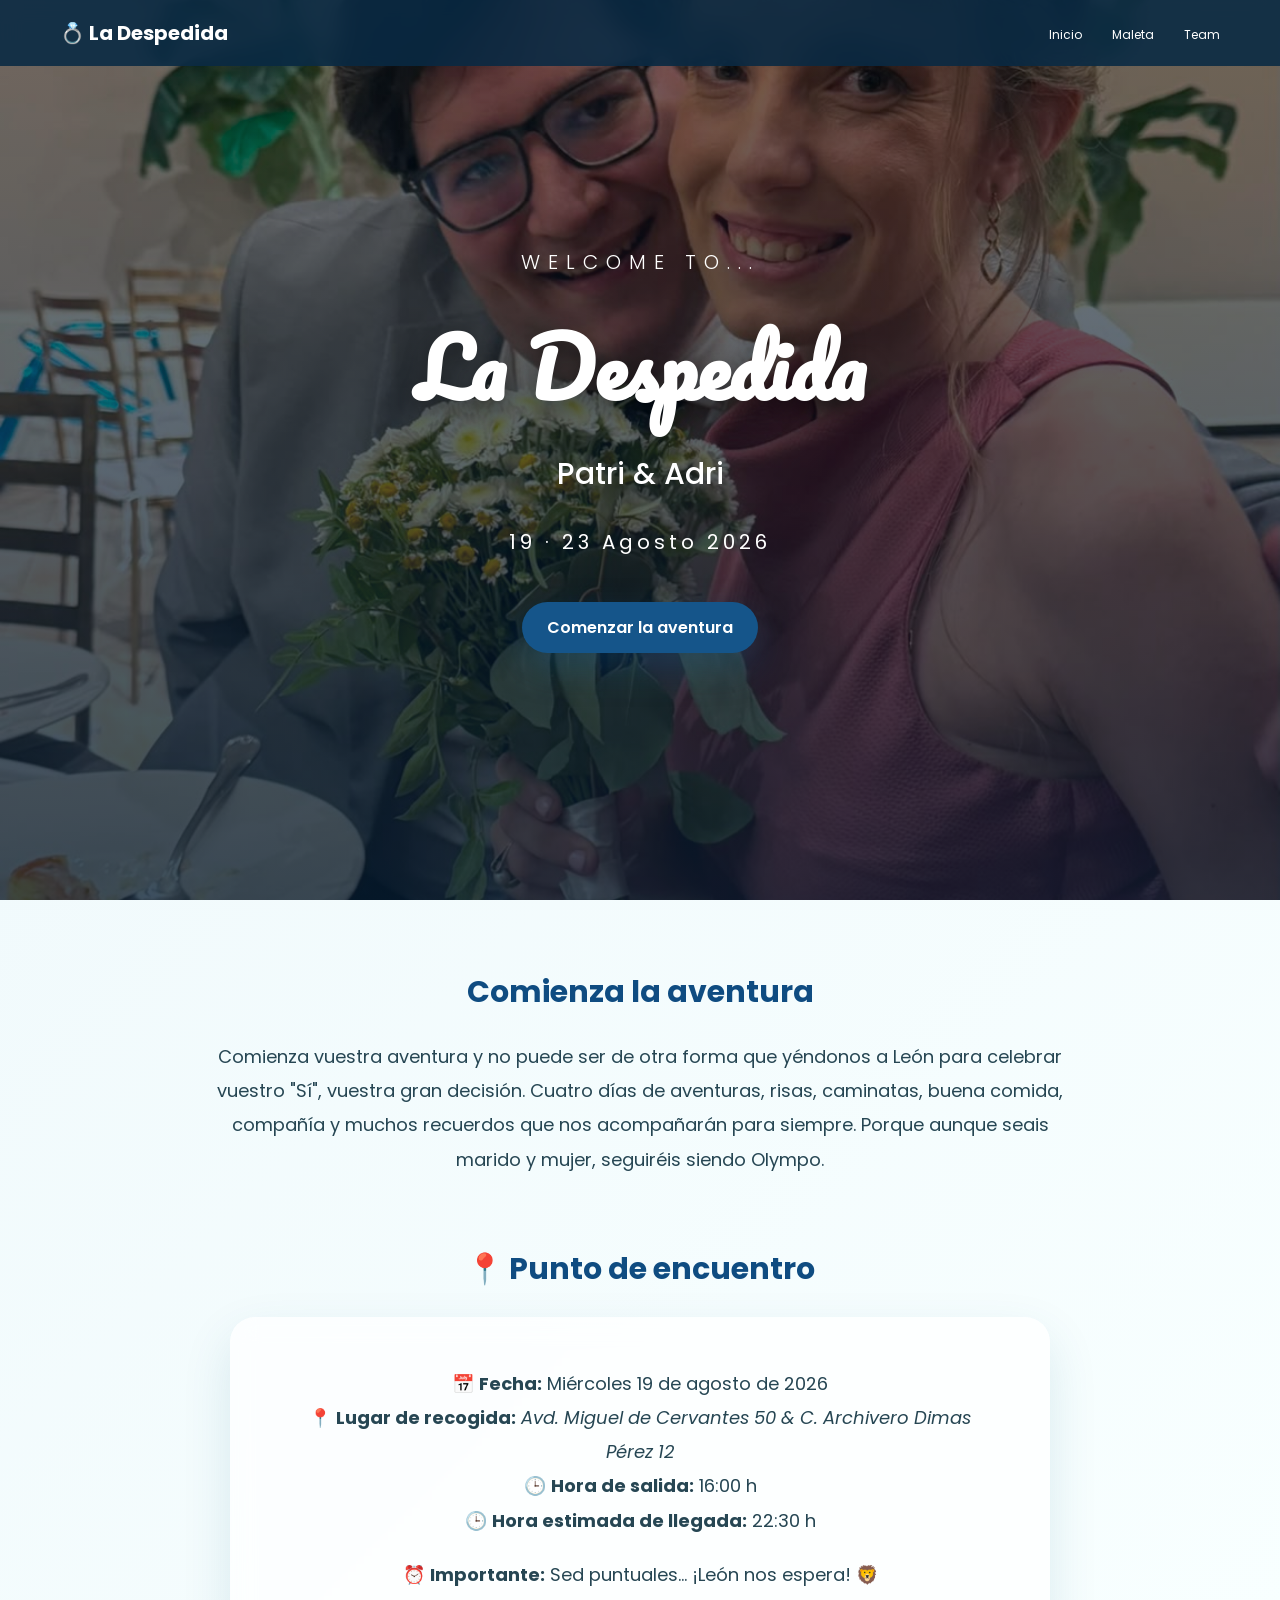
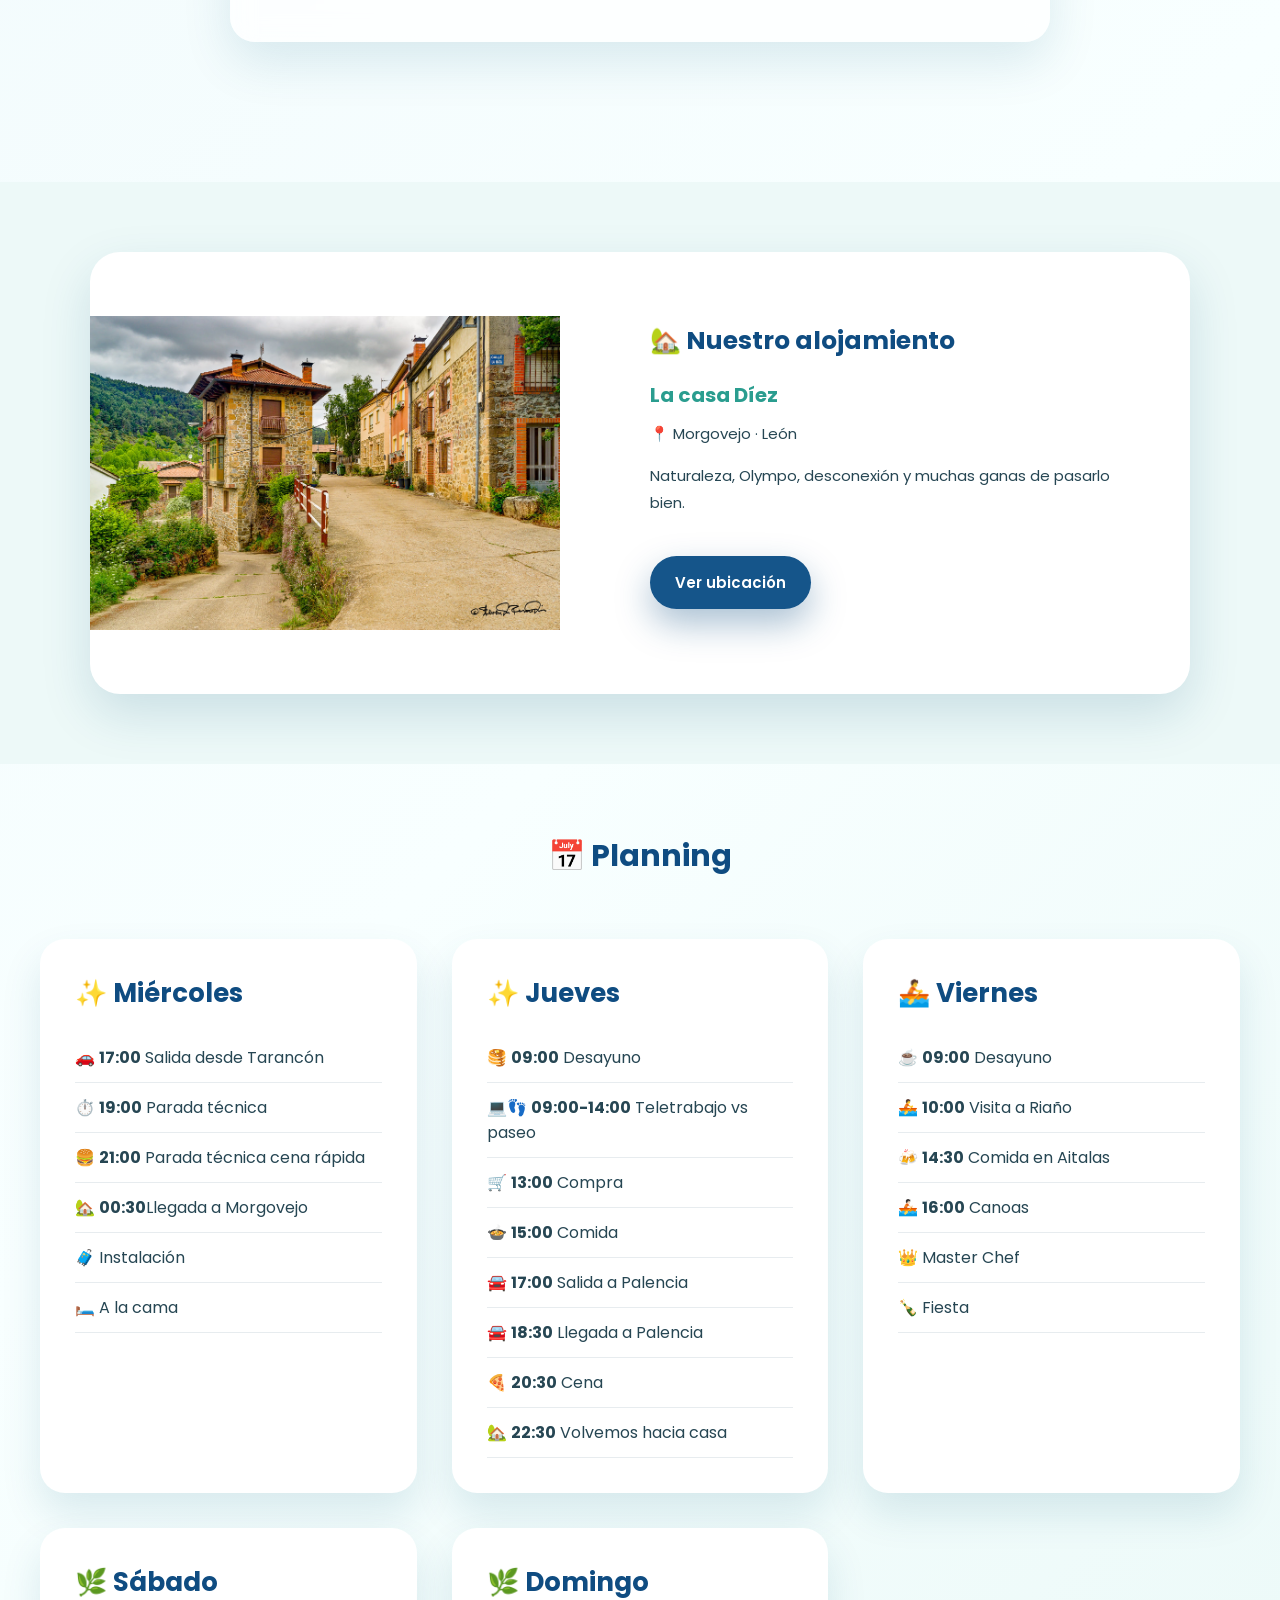
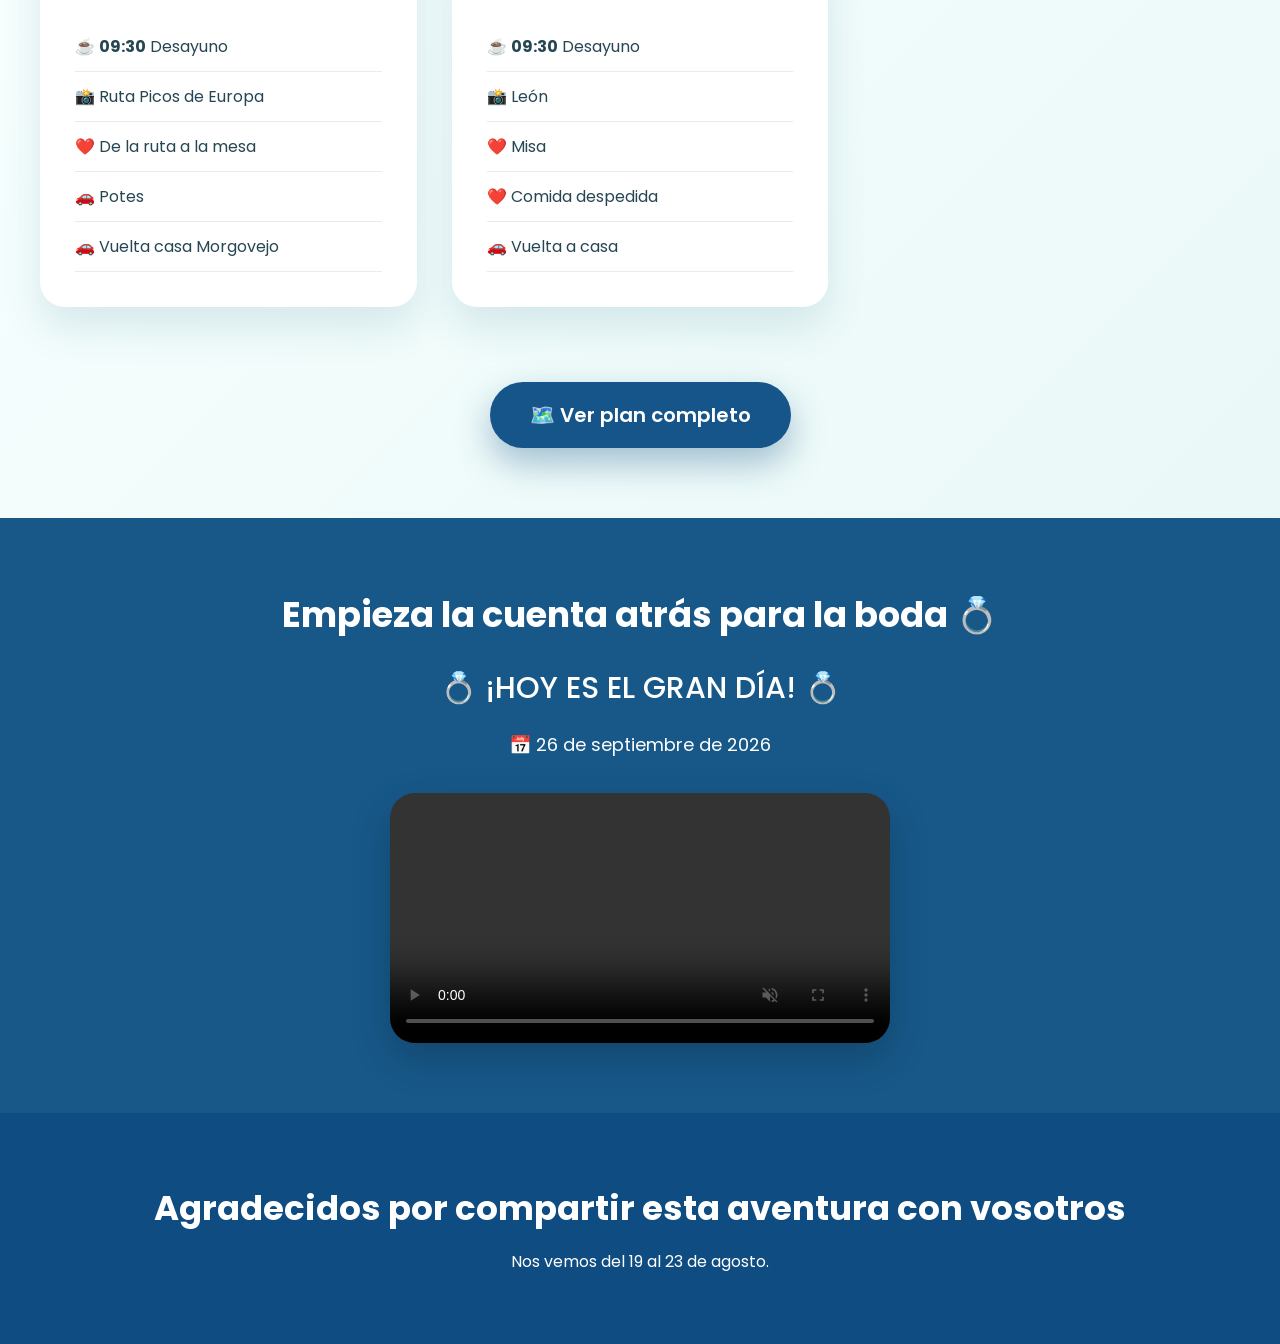
==== commit ccbe5417: "Add files via upload" ====
--- a/index.html
+++ b/index.html
@@ -31,10 +31,6 @@
         <li><a href="index.html">Inicio</a></li>
 
         <li><a href="maleta.html">Maleta</a></li>
-
-        <li><a href="El Novio.html">El Novio</a></li>
-
-        <li><a href="La Novia.html">La Novia</a></li>
 
         <li><a href="team.html">Team</a></li>
 
@@ -98,7 +94,7 @@
 
         <p>📅 <strong> Fecha:</strong> Miércoles 19 de agosto de 2026</p>
 
-        <p>📍 <strong> Lugar de recogida:</strong> <em>Avd. Miguel de Cervantes 50 &</em></p><em>C. Archivero Dimas Pérez 12</em></p>
+        <p>📍 <strong> Lugar de recogida:</strong> <em>Avd. Miguel de Cervantes 50 & C. Archivero Dimas Pérez 12</em></p>
 
         <p>🕒 <strong> Hora de salida:</strong> 16:00 h</p>
 
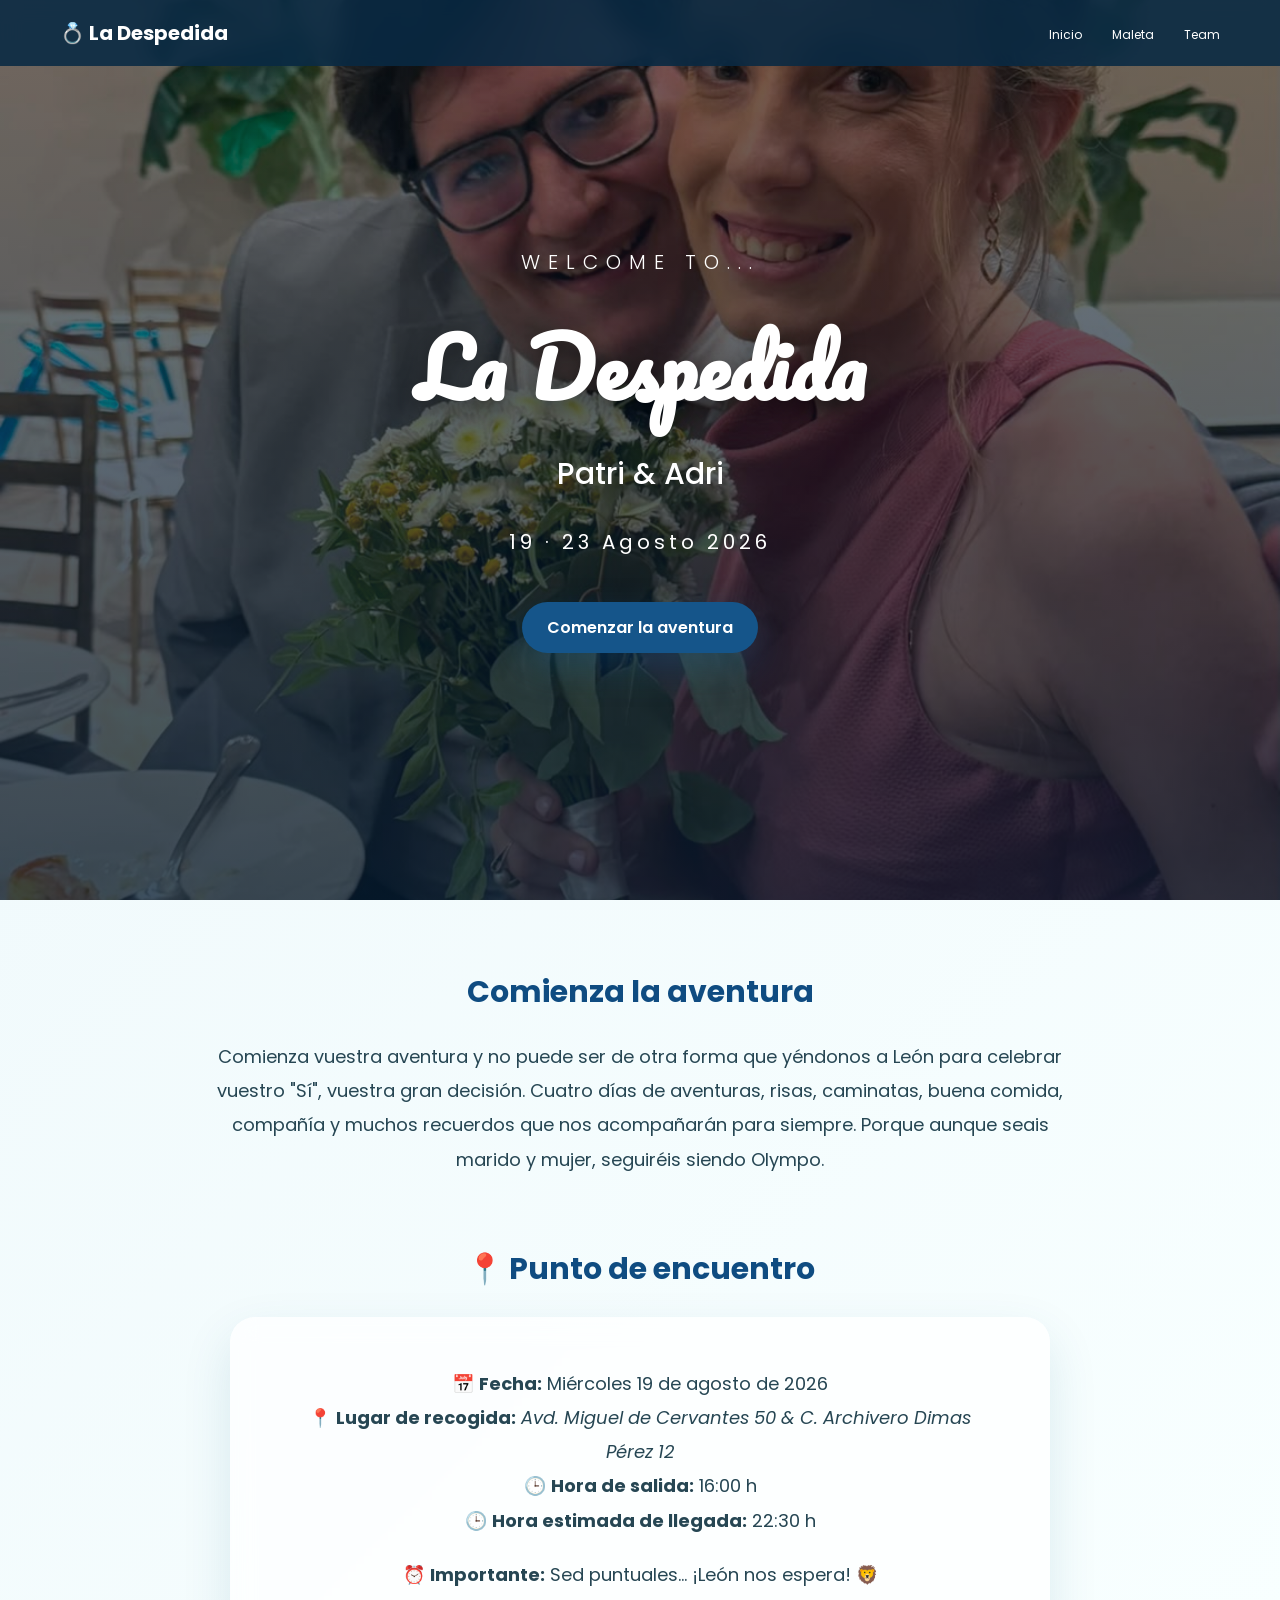
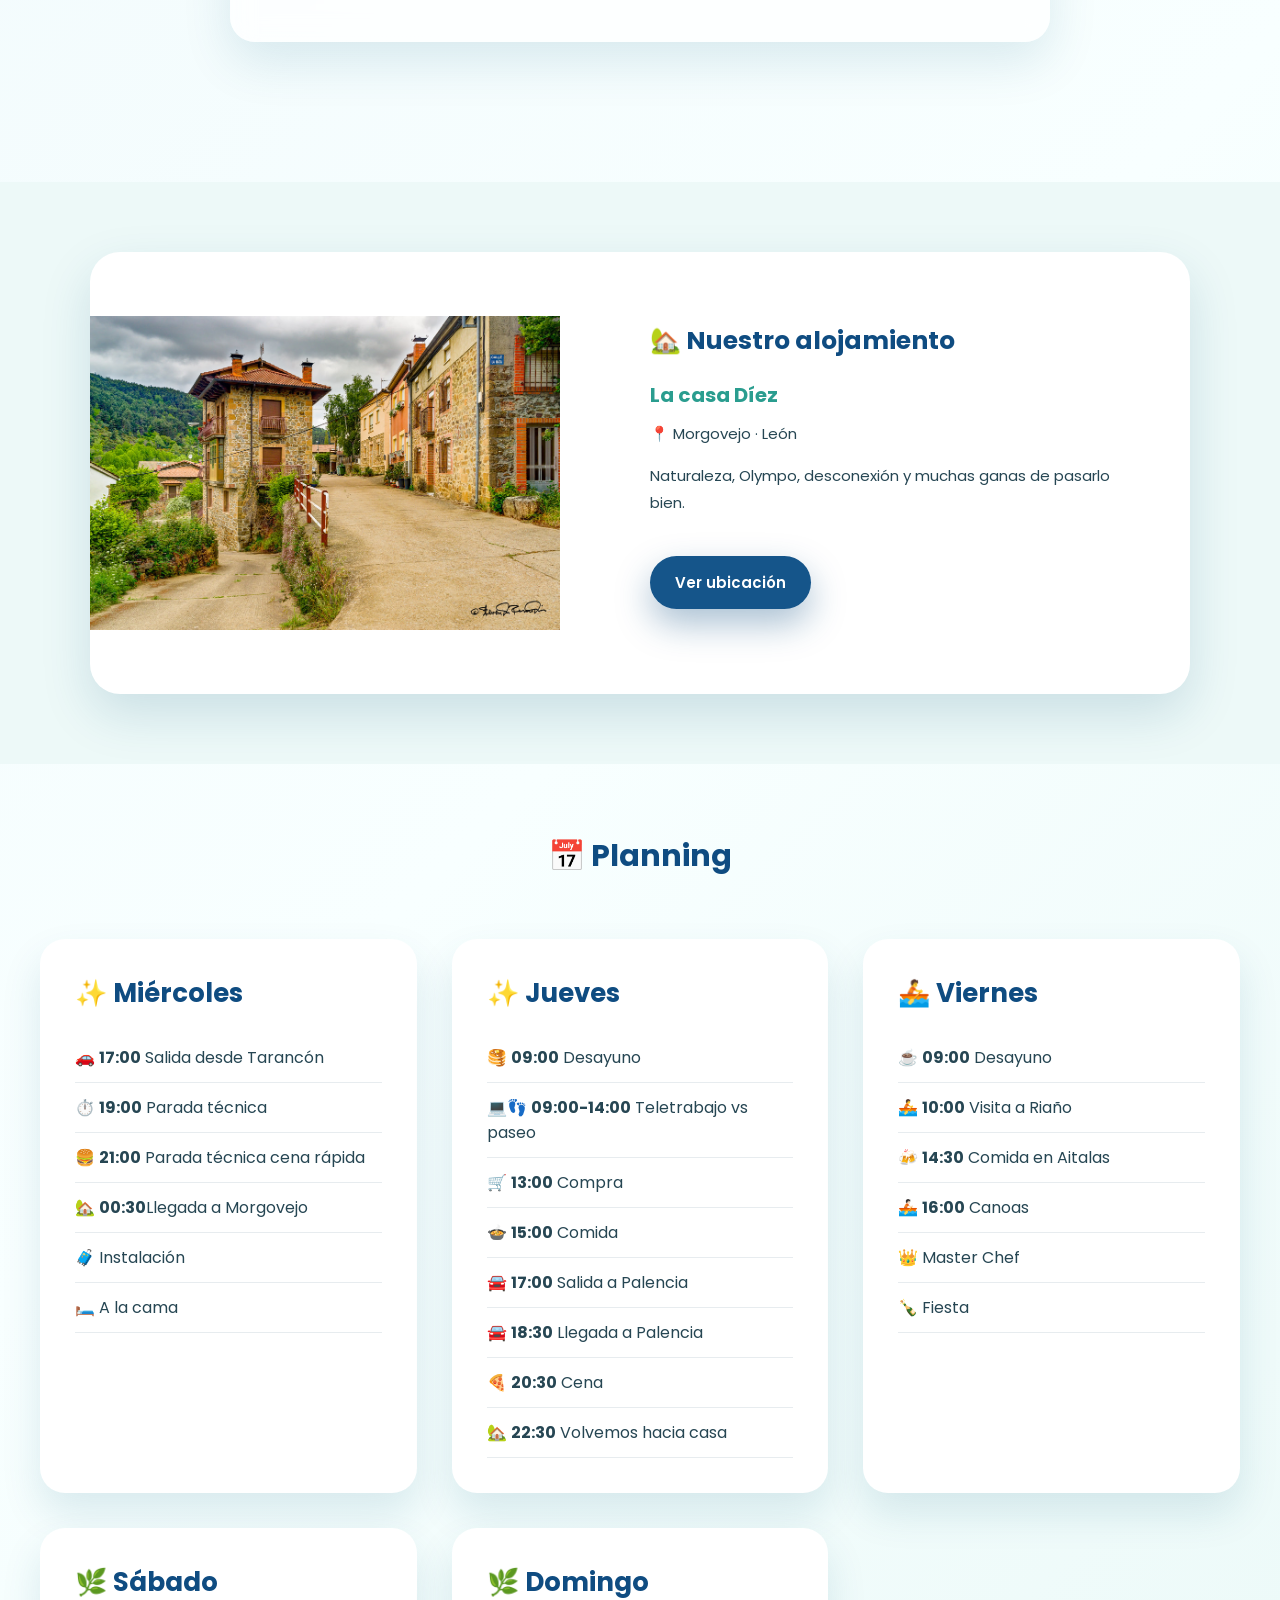
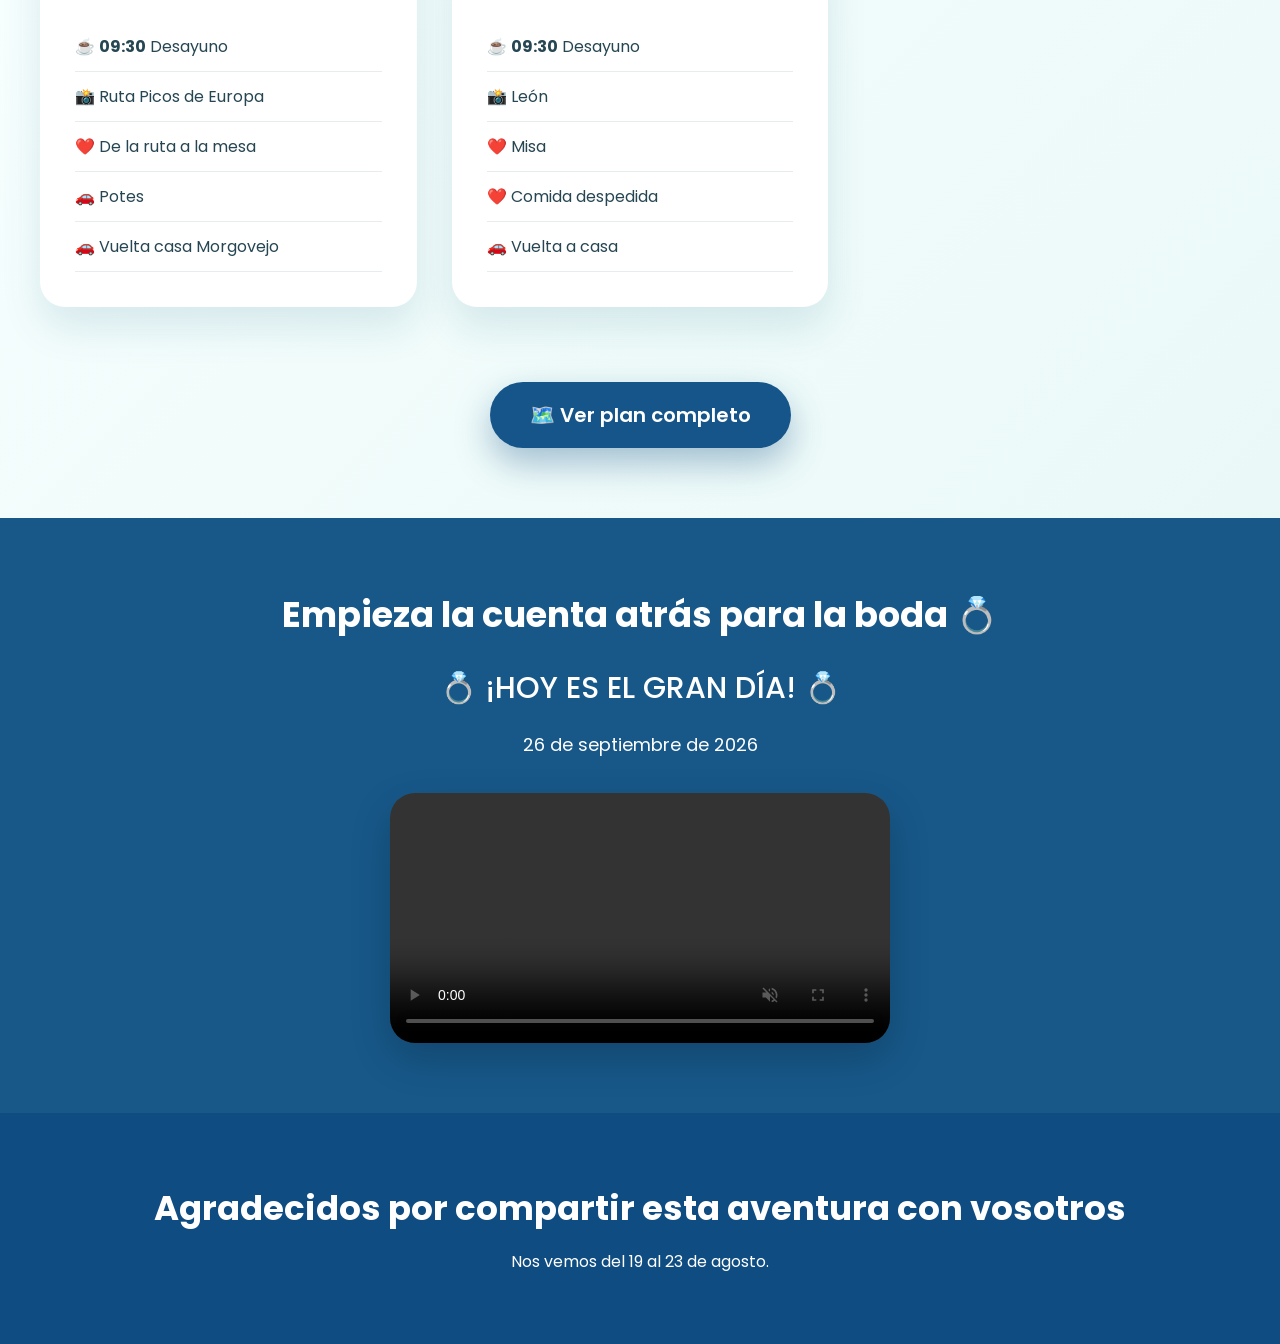
==== commit a884f481: "Add files via upload" ====
--- a/index.html
+++ b/index.html
@@ -293,7 +293,7 @@
     </div>
 
     <p class="fecha-boda">
-        📅 26 de septiembre de 2026
+        26 de septiembre de 2026
     </p>
 
     <div class="video-boda">
